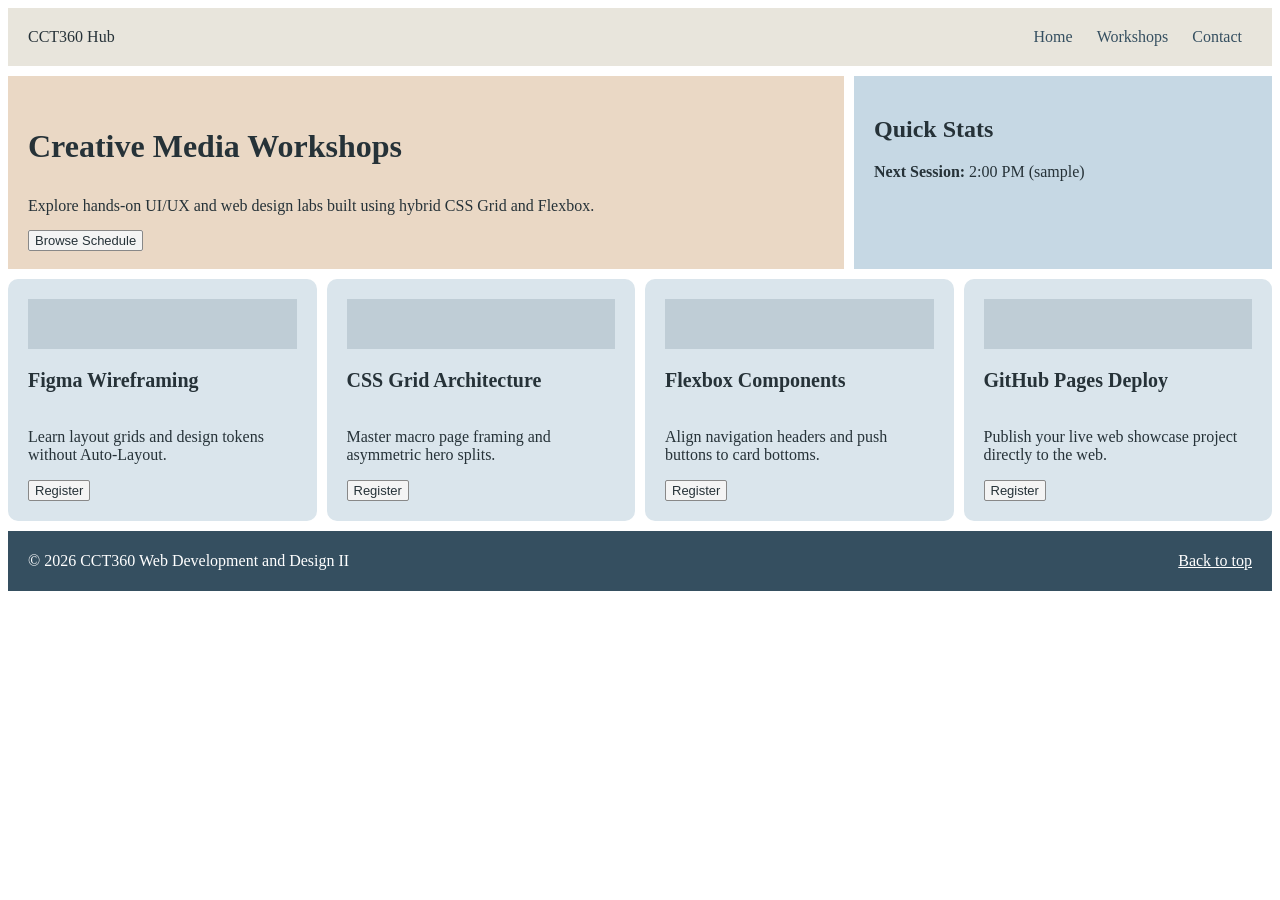
==== index.html @ 72de86c9 "Add files via upload" ====
<!DOCTYPE html>
<html lang="en">
<head>
<meta charset="UTF-8">
<meta name="viewport" content="width=device-width, initial-scale=1.0">
<title>CCT360 Lab 4: Creative Workshop & Event Directory</title>
<link rel="stylesheet" href="css/style.css">
</head>
<body id="home">
<!-- Site Header -->
<header class="site-header">
  <div class="logo">CCT360 Hub</div>
  <nav class="nav-links">
    <a href="#home">Home</a>
    <a href="#workshops">Workshops</a>
    <a href="#contact">Contact</a>
  </nav>
</header>
<!-- Main Content Container -->
<main class="container">
  <section class="hero-grid">
    <article class="hero-banner">
      <h1>Creative Media Workshops</h1>
      <p>Explore hands-on UI/UX and web design labs built using hybrid CSS Grid and Flexbox.</p>
      <a class="btn-primary" href="#workshops">Browse Schedule</a>
    </article>
    <aside class="hero-sidebar">
      <h2>Quick Stats</h2>
      <p><strong>Next Session:</strong> 2:00 PM (sample)</p>
    </aside>
  </section>
  <section class="cards-gallery" id="workshops" aria-label="Workshops">
    <article class="card">
      <div class="card-img" aria-hidden="true"></div>
      <h3>Figma Wireframing</h3>
      <p>Learn layout grids and design tokens without Auto-Layout.</p>
      <button class="btn-card" type="button">Register</button>
    </article>
    <article class="card">
      <div class="card-img" aria-hidden="true"></div>
      <h3>CSS Grid Architecture</h3>
      <p>Master macro page framing and asymmetric hero splits.</p>
      <button class="btn-card" type="button">Register</button>
    </article>
    <article class="card">
      <div class="card-img" aria-hidden="true"></div>
      <h3>Flexbox Components</h3>
      <p>Align navigation headers and push buttons to card bottoms.</p>
      <button class="btn-card" type="button">Register</button>
    </article>
    <article class="card">
      <div class="card-img" aria-hidden="true"></div>
      <h3>GitHub Pages Deploy</h3>
      <p>Publish your live web showcase project directly to the web.</p>
      <button class="btn-card" type="button">Register</button>
    </article>
  </section>
</main>
<footer class="site-footer" id="contact">
  <p>&copy; 2026 CCT360 Web Development and Design II</p>
<a href="#home">Back to top</a>
</footer>
</body>
</html>
---- css/style.css ----
/* Basic styles */
* {
  box-sizing: border-box;
}
body {
  margin: 8px;
  color: #263238;
  font-family: "Times New Roman", serif;
  font-size: 16px;
}
h1 { font-size: 32px; }
h2 { font-size: 24px; }
h3 { font-size: 20px; }

.site-header {
  display: flex;
  justify-content: space-between;
  align-items: center;
  flex-wrap: wrap;
  gap: 10px;
  padding: 20px;
  background-color: #E8E5DC;
}
.nav-links a {
  text-decoration: none;
  color: #354F60;
  margin: 0 10px;
}
.container {
  display: flex;
  flex-direction: column;
}

/* Mobile: one column */
.hero-grid {
  display: grid;
  grid-template-columns: 1fr;
  gap: 10px;
  margin: 10px 0;
}
.hero-banner {
  background-color: #EAD8C5;
  padding: 20px;
}
.hero-sidebar {
  background-color: #C6D8E4;
  padding: 20px;
}
.cards-gallery {
  display: grid;
  grid-template-columns: 1fr;
  gap: 10px;
}
.card {
  display: flex;
  flex-direction: column;
  background-color: #DAE5EC;
  border-radius: 10px;
  padding: 20px;
}
/* Small image placeholders required by the lab blueprint */
.card-img {
  height: 50px;
  background-color: #BFCDD6;
}
.btn-primary, .btn-card {
  font-family: Arial, sans-serif;
  font-size: 13px;
  color: #263238;
  background-color: #F4F4F4;
  border: 1px solid #888888;
  border-radius: 2px;
  padding: 2px 6px;
  text-decoration: none;
}
.btn-card {
  margin-top: auto;
  align-self: flex-start;
}
.site-footer {
  display: flex;
  justify-content: space-between;
  align-items: center;
  flex-wrap: wrap;
  gap: 10px;
  background-color: #354F60;
  color: white;
  padding: 5px 20px;
  margin-top: 10px;
}
.site-footer a {
  color: white;
}

/* Desktop layout required by Lab 4 */
@media (min-width: 768px) {
  .hero-grid {
    grid-template-columns: 2fr 1fr;
  }
  .cards-gallery {
    grid-template-columns: repeat(auto-fit, minmax(250px, 1fr));
  }
}
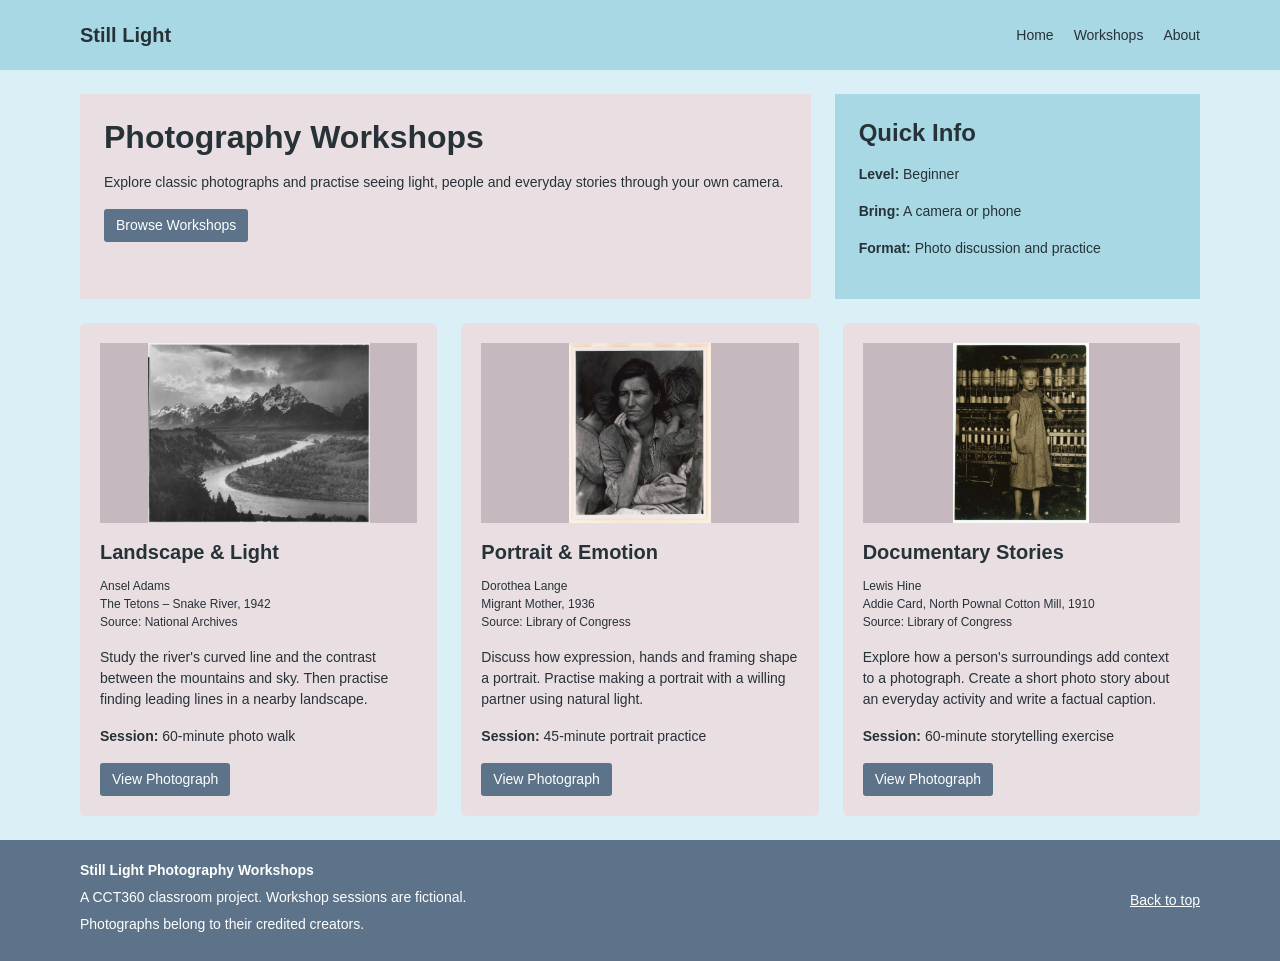
==== commit c13e0879: "Add files via upload" ====
--- a/index.html
+++ b/index.html
@@ -1,64 +1,160 @@
 <!DOCTYPE html>
 <html lang="en">
 <head>
-<meta charset="UTF-8">
-<meta name="viewport" content="width=device-width, initial-scale=1.0">
-<title>CCT360 Lab 4: Creative Workshop & Event Directory</title>
-<link rel="stylesheet" href="css/style.css">
+  <meta charset="UTF-8">
+  <meta name="viewport" content="width=device-width, initial-scale=1.0">
+  <title>Still Light Photography Workshops</title>
+  <link rel="stylesheet" href="css/style.css">
 </head>
+
 <body id="home">
-<!-- Site Header -->
-<header class="site-header">
-  <div class="logo">CCT360 Hub</div>
-  <nav class="nav-links">
-    <a href="#home">Home</a>
-    <a href="#workshops">Workshops</a>
-    <a href="#contact">Contact</a>
-  </nav>
-</header>
-<!-- Main Content Container -->
-<main class="container">
-  <section class="hero-grid">
-    <article class="hero-banner">
-      <h1>Creative Media Workshops</h1>
-      <p>Explore hands-on UI/UX and web design labs built using hybrid CSS Grid and Flexbox.</p>
-      <a class="btn-primary" href="#workshops">Browse Schedule</a>
-    </article>
-    <aside class="hero-sidebar">
-      <h2>Quick Stats</h2>
-      <p><strong>Next Session:</strong> 2:00 PM (sample)</p>
-    </aside>
-  </section>
-  <section class="cards-gallery" id="workshops" aria-label="Workshops">
-    <article class="card">
-      <div class="card-img" aria-hidden="true"></div>
-      <h3>Figma Wireframing</h3>
-      <p>Learn layout grids and design tokens without Auto-Layout.</p>
-      <button class="btn-card" type="button">Register</button>
-    </article>
-    <article class="card">
-      <div class="card-img" aria-hidden="true"></div>
-      <h3>CSS Grid Architecture</h3>
-      <p>Master macro page framing and asymmetric hero splits.</p>
-      <button class="btn-card" type="button">Register</button>
-    </article>
-    <article class="card">
-      <div class="card-img" aria-hidden="true"></div>
-      <h3>Flexbox Components</h3>
-      <p>Align navigation headers and push buttons to card bottoms.</p>
-      <button class="btn-card" type="button">Register</button>
-    </article>
-    <article class="card">
-      <div class="card-img" aria-hidden="true"></div>
-      <h3>GitHub Pages Deploy</h3>
-      <p>Publish your live web showcase project directly to the web.</p>
-      <button class="btn-card" type="button">Register</button>
-    </article>
-  </section>
-</main>
-<footer class="site-footer" id="contact">
-  <p>&copy; 2026 CCT360 Web Development and Design II</p>
-<a href="#home">Back to top</a>
-</footer>
+  <!-- Header -->
+  <header class="site-header">
+    <div class="logo">Still Light</div>
+
+    <nav class="nav-links">
+      <a href="#home">Home</a>
+      <a href="#workshops">Workshops</a>
+      <a href="#about">About</a>
+    </nav>
+  </header>
+
+  <main class="container">
+    <!-- Hero section -->
+    <section class="hero-grid">
+      <article class="hero-banner">
+        <h1>Photography Workshops</h1>
+
+        <p>
+          Explore classic photographs and practise seeing light,
+          people and everyday stories through your own camera.
+        </p>
+
+        <a class="btn-primary" href="#workshops">
+          Browse Workshops
+        </a>
+      </article>
+
+      <aside class="hero-sidebar">
+        <h2>Quick Info</h2>
+        <p><strong>Level:</strong> Beginner</p>
+        <p><strong>Bring:</strong> A camera or phone</p>
+        <p><strong>Format:</strong> Photo discussion and practice</p>
+      </aside>
+    </section>
+
+    <!-- Workshop cards -->
+    <section
+      class="cards-gallery"
+      id="workshops"
+      aria-label="Photography workshops"
+    >
+      <article class="card">
+        <img
+          class="card-img"
+          src="assets/adams.jpg"
+          alt="The Snake River winding towards the Teton mountains"
+        >
+
+        <h3>Landscape &amp; Light</h3>
+
+        <p class="photo-credit">
+          Ansel Adams<br>
+          The Tetons – Snake River, 1942<br>
+          Source: National Archives
+        </p>
+
+        <p>
+          Study the river's curved line and the contrast between
+          the mountains and sky. Then practise finding leading
+          lines in a nearby landscape.
+        </p>
+
+        <p><strong>Session:</strong> 60-minute photo walk</p>
+
+        <a
+          class="btn-card"
+          href="https://www.archives.gov/research/still-pictures/highlights/the-tetons-snake-river"
+        >
+          View Photograph
+        </a>
+      </article>
+
+      <article class="card">
+        <img
+          class="card-img"
+          src="assets/lange.jpg"
+          alt="Florence Owens Thompson seated with her children"
+        >
+
+        <h3>Portrait &amp; Emotion</h3>
+
+        <p class="photo-credit">
+          Dorothea Lange<br>
+          Migrant Mother, 1936<br>
+          Source: Library of Congress
+        </p>
+
+        <p>
+          Discuss how expression, hands and framing shape a
+          portrait. Practise making a portrait with a willing
+          partner using natural light.
+        </p>
+
+        <p><strong>Session:</strong> 45-minute portrait practice</p>
+
+        <a
+          class="btn-card"
+          href="https://www.loc.gov/item/2004681697/"
+        >
+          View Photograph
+        </a>
+      </article>
+
+      <article class="card">
+        <img
+          class="card-img"
+          src="assets/hine.jpg"
+          alt="Addie Card standing beside machinery in a cotton mill"
+        >
+
+        <h3>Documentary Stories</h3>
+
+        <p class="photo-credit">
+          Lewis Hine<br>
+          Addie Card, North Pownal Cotton Mill, 1910<br>
+          Source: Library of Congress
+        </p>
+
+        <p>
+          Explore how a person's surroundings add context to
+          a photograph. Create a short photo story about an
+          everyday activity and write a factual caption.
+        </p>
+
+        <p><strong>Session:</strong> 60-minute storytelling exercise</p>
+
+        <a
+          class="btn-card"
+          href="https://www.loc.gov/item/2018675329/"
+        >
+          View Photograph
+        </a>
+      </article>
+    </section>
+  </main>
+
+  <!-- Footer -->
+  <footer class="site-footer" id="about">
+    <div>
+      <p><strong>Still Light Photography Workshops</strong></p>
+      <p>
+        A CCT360 classroom project. Workshop sessions are fictional.
+      </p>
+      <p>Photographs belong to their credited creators.</p>
+    </div>
+
+    <a href="#home">Back to top</a>
+  </footer>
 </body>
-</html>
+</html>
--- a/css/style.css
+++ b/css/style.css
@@ -2,102 +2,183 @@
 * {
   box-sizing: border-box;
 }
+
 body {
-  margin: 8px;
+  margin: 0;
+  background-color: #DBEFF6;
   color: #263238;
-  font-family: "Times New Roman", serif;
-  font-size: 16px;
+  font-family: Arial, Helvetica, sans-serif;
+  font-size: 14px;
+  line-height: 1.5;
 }
-h1 { font-size: 32px; }
-h2 { font-size: 24px; }
-h3 { font-size: 20px; }
 
+h1,
+h2,
+h3,
+p {
+  margin-top: 0;
+}
+
+h1 {
+  font-size: 32px;
+  line-height: 1.2;
+  margin-bottom: 16px;
+}
+
+h2 {
+  font-size: 24px;
+  line-height: 1.25;
+  margin-bottom: 16px;
+}
+
+h3 {
+  font-size: 20px;
+  line-height: 1.3;
+  margin-bottom: 12px;
+}
+
+p {
+  margin-bottom: 16px;
+}
+
+/* Header */
 .site-header {
   display: flex;
   justify-content: space-between;
   align-items: center;
   flex-wrap: wrap;
-  gap: 10px;
+  gap: 12px;
   padding: 20px;
-  background-color: #E8E5DC;
-}
-.nav-links a {
-  text-decoration: none;
-  color: #354F60;
-  margin: 0 10px;
-}
-.container {
-  display: flex;
-  flex-direction: column;
+  background-color: #A8D8E3;
 }
 
-/* Mobile: one column */
+.logo {
+  font-size: 20px;
+  font-weight: bold;
+}
+
+.nav-links {
+  display: flex;
+  gap: 20px;
+}
+
+.nav-links a {
+  color: #263238;
+  text-decoration: none;
+}
+
+.nav-links a:hover {
+  text-decoration: underline;
+}
+
+/* Main content */
+.container {
+  padding: 24px 20px;
+}
+
+/* Mobile-first: one column */
 .hero-grid {
   display: grid;
   grid-template-columns: 1fr;
-  gap: 10px;
-  margin: 10px 0;
+  gap: 24px;
+  margin-bottom: 24px;
 }
+
 .hero-banner {
-  background-color: #EAD8C5;
-  padding: 20px;
+  padding: 24px;
+  background-color: #E9DFE2;
 }
+
 .hero-sidebar {
-  background-color: #C6D8E4;
-  padding: 20px;
+  padding: 24px;
+  background-color: #A8D8E3;
 }
+
+/* Workshop gallery */
 .cards-gallery {
   display: grid;
   grid-template-columns: 1fr;
-  gap: 10px;
+  gap: 24px;
 }
+
 .card {
   display: flex;
   flex-direction: column;
-  background-color: #DAE5EC;
-  border-radius: 10px;
   padding: 20px;
+  border-radius: 6px;
+  background-color: #E9DFE2;
 }
-/* Small image placeholders required by the lab blueprint */
+
 .card-img {
-  height: 50px;
-  background-color: #BFCDD6;
+  display: block;
+  width: 100%;
+  height: 180px;
+  object-fit: contain;
+  background-color: #C5B8BF;
+  margin-bottom: 16px;
 }
-.btn-primary, .btn-card {
-  font-family: Arial, sans-serif;
-  font-size: 13px;
-  color: #263238;
-  background-color: #F4F4F4;
-  border: 1px solid #888888;
-  border-radius: 2px;
-  padding: 2px 6px;
+
+.photo-credit {
+  font-size: 12px;
+}
+
+/* Simple links styled as buttons */
+.btn-primary,
+.btn-card {
+  display: inline-block;
+  padding: 6px 12px;
+  background-color: #5D7389;
+  color: white;
+  border-radius: 3px;
   text-decoration: none;
 }
+
 .btn-card {
   margin-top: auto;
   align-self: flex-start;
 }
+
+.btn-primary:hover,
+.btn-card:hover {
+  text-decoration: underline;
+}
+
+/* Footer */
 .site-footer {
   display: flex;
   justify-content: space-between;
   align-items: center;
   flex-wrap: wrap;
-  gap: 10px;
-  background-color: #354F60;
+  gap: 16px;
+  padding: 20px;
+  background-color: #5D7389;
   color: white;
-  padding: 5px 20px;
-  margin-top: 10px;
 }
+
+.site-footer p {
+  margin-bottom: 6px;
+}
+
 .site-footer a {
   color: white;
 }
 
-/* Desktop layout required by Lab 4 */
+/* Desktop */
 @media (min-width: 768px) {
+  .site-header,
+  .site-footer {
+    padding: 20px 80px;
+  }
+
+  .container {
+    padding: 24px 80px;
+  }
+
   .hero-grid {
     grid-template-columns: 2fr 1fr;
   }
+
   .cards-gallery {
     grid-template-columns: repeat(auto-fit, minmax(250px, 1fr));
   }
-}
+}
